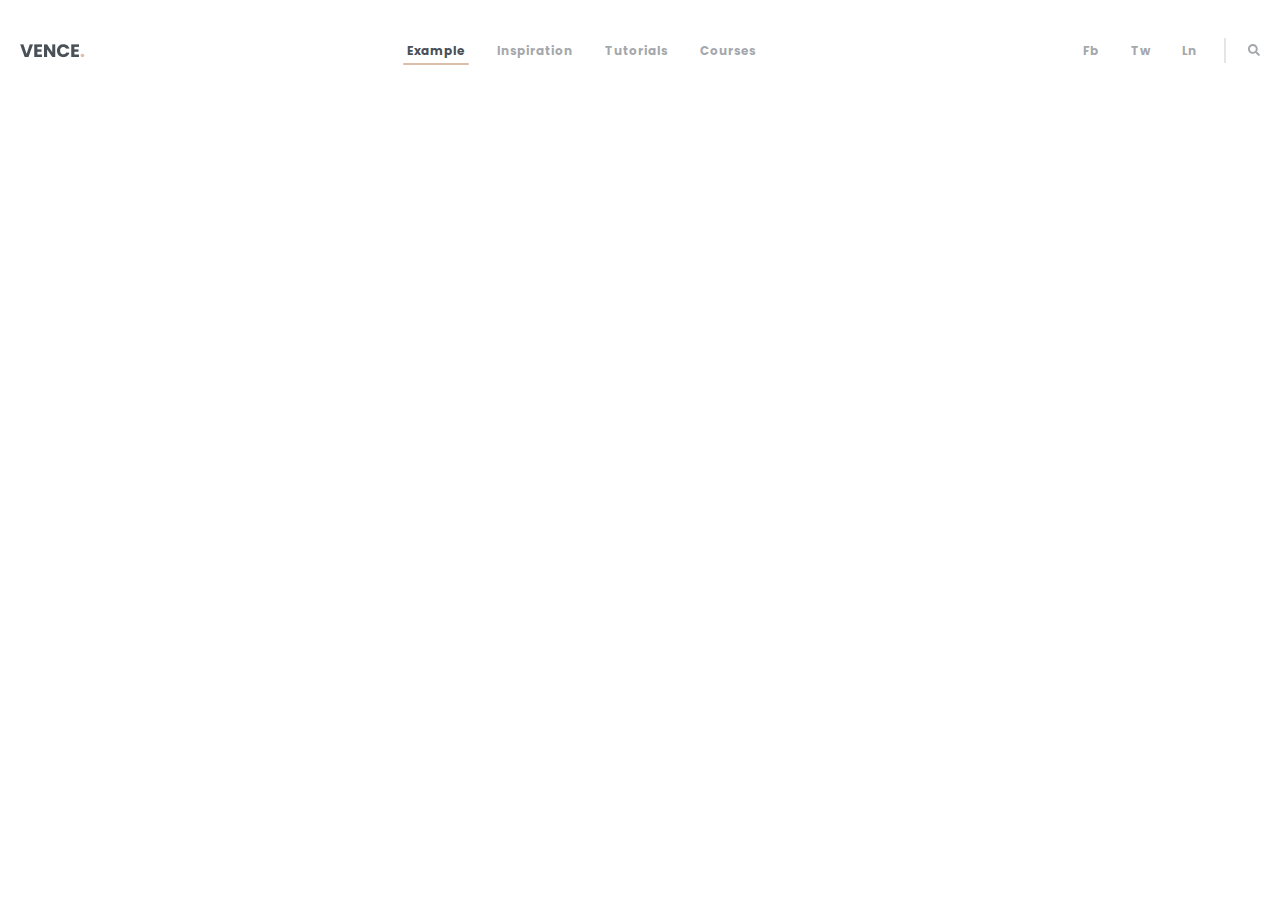
==== pages/main2.html @ c717c40f "added header" ====
<!doctype html>
<html lang="en">
<head>
    <meta charset="UTF-8">
    <meta name="viewport"
          content="width=device-width, user-scalable=no, initial-scale=1.0, maximum-scale=1.0, minimum-scale=1.0">
    <meta http-equiv="X-UA-Compatible" content="ie=edge">
    <title>Example</title>
    <link rel="stylesheet" href="/css/singlepage.css">
</head>
<body>
<header class="header container-lg">
    <a class="header__logo-link" href="../index.html">
        <img class="header__logo" src="../img/VENCE-black.png" alt="vence-logo" />
    </a>
    <nav class="header__navbar">
        <ul class="header__navbar-menu">
            <li class="header__navbar-menu-item">
                <a class="header__navbar-menu-link active" href="#">Example</a>
            </li>
            <li class="header__navbar-menu-item">
                <a class="header__navbar-menu-link" href="#">Inspiration</a>
            </li>
            <li class="header__navbar-menu-item">
                <a class="header__navbar-menu-link" href="#">Tutorials</a>
            </li>
            <li class="header__navbar-menu-item">
                <a class="header__navbar-menu-link" href="#">Courses</a>
            </li>
        </ul>
    </nav>
    <ul class="header__socials">
        <li class="header__socials-item">
            <a href="#">Fb</a>
        </li>
        <li class="header__socials-item">
            <a href="#">Tw</a>
        </li>
        <li class="header__socials-item">
            <a href="#">Ln</a>
        </li>
        <li class="header__socials-item"></li>
        <li class="header__socials-item">
            <svg width="12" height="13" viewBox="0 0 12 13" fill="none" xmlns="http://www.w3.org/2000/svg">
                <path d="M11.8368 10.3765L9.49991 8.03965C9.39444 7.93417 9.25146 7.87558 9.10145 7.87558H8.71939C9.36631 7.04817 9.75071 6.00747 9.75071 4.87536C9.75071 2.18219 7.56852 0 4.87536 0C2.18219 0 0 2.18219 0 4.87536C0 7.56852 2.18219 9.75071 4.87536 9.75071C6.00747 9.75071 7.04817 9.36631 7.87558 8.71939V9.10145C7.87558 9.25146 7.93417 9.39444 8.03965 9.49991L10.3765 11.8368C10.5969 12.0571 10.9531 12.0571 11.1711 11.8368L11.8345 11.1735C12.0548 10.9531 12.0548 10.5969 11.8368 10.3765ZM4.87536 7.87558C3.2182 7.87558 1.87514 6.53485 1.87514 4.87536C1.87514 3.2182 3.21586 1.87514 4.87536 1.87514C6.53251 1.87514 7.87558 3.21586 7.87558 4.87536C7.87558 6.53251 6.53485 7.87558 4.87536 7.87558Z" fill="#495057" fill-opacity="0.5"/>
            </svg>
        </li>
    </ul>
</header>
<main class="main"></main>
<footer class="footer"></footer>
</body>
</html>
---- css/singlepage.css ----
/*----------------------------------GENERAL--------------------------------*/
* {
  padding: 0;
  margin: 0;
  border: 0;
}

*,
*::before,
*::after {
  /*-moz-box-sizing: border-box;
  -webkit-box-sizing: border-box;*/
  box-sizing: border-box;
}

html,
body {
  height: 100%;
  width: 100%;
  -ms-text-size-adjust: 100%;
  -moz-text-size-adjust: 100%;
  -webkit-text-size-adjust: 100%;
}

nav,
footer,
header,
aside,
main,
figure,
figcaption,
details,
article,
section {
  display: block;
  font: inherit;
}

/*--------------------------------OTHER--------------------------------*/
summary {
  display: list-item;
}

template {
  display: none;
}

ul li,
ol li {
  list-style: none;
}

table {
  border-collapse: collapse;
  border-spacing: 0;
}

blockquote,
q {
  quotes: none;
}

blockquote:before,
blockquote:after,
q:before,
q:after {
  content: "";
  /*content: none;*/
}

hr {
  box-sizing: content-box;
  height: 0;
  overflow: visible;
}

pre {
  font-family: monospace, monospace;
  font-size: 1em;
}

a,
a:visited {
  text-decoration: none;
  background-color: transparent;
}

a {
  color: inherit;
}

abbr[title] {
  border-bottom: none;
  text-decoration: underline;
  /*text-decoration: underline dotted;*/
}

b,
strong {
  font-weight: bolder;
}

code,
kbd,
samp {
  font-family: monospace, monospace;
  font-size: 1em;
}

small {
  font-size: 80%;
}

sub,
sup {
  font-size: 75%;
  line-height: 0;
  position: relative;
  vertical-align: baseline;
}

sub {
  bottom: -0.25em;
}

sup {
  top: -0.5em;
}

img {
  display: block;
  border-style: none;
  max-width: 100%;
  height: auto;
}

progress {
  vertical-align: baseline;
}

[hidden] {
  display: none;
}

/*---------------------------FORM--------------------------------*/
fieldset {
  padding: 0.35em 0.75em 0.625em;
}

legend {
  box-sizing: border-box;
  color: inherit;
  display: table;
  max-width: 100%;
  padding: 0;
  white-space: normal;
}

input,
button,
textarea,
optgroup,
select {
  font-family: inherit;
  font-size: 100%;
  line-height: 1.15;
  margin: 0;
}

button,
input {
  overflow: visible;
}

input::-ms-clear {
  display: none;
}

textarea {
  overflow: auto;
}

button,
select {
  text-transform: none;
}

button {
  background-color: transparent;
  cursor: pointer;
}

button,
[type=button],
[type=reset],
[type=submit] {
  -webkit-appearance: button;
}

button::-moz-focus-inner,
[type=button]::-moz-focus-inner,
[type=reset]::-moz-focus-inner,
[type=submit]::-moz-focus-inner {
  border-style: none;
  padding: 0;
}

button:-moz-focusring,
[type=button]:-moz-focusring,
[type=reset]:-moz-focusring,
[type=submit]:-moz-focusring {
  outline: 1px dotted ButtonText;
}

::-webkit-file-upload-button {
  -webkit-appearance: button;
  font: inherit;
}

[type=checkbox],
[type=radio] {
  box-sizing: border-box;
  padding: 0;
}

[type=number]::-webkit-inner-spin-button,
[type=number]::-webkit-outer-spin-button {
  height: auto;
}

[type=search] {
  -webkit-appearance: textfield;
  outline-offset: -2px;
}

[type=search]::-webkit-search-decoration {
  -webkit-appearance: none;
}

@font-face {
  font-family: "Poppins";
  src: url("../fonts/Poppins-Light.woff2"), url("../fonts/Poppins-Light.woff"), url("../fonts/Poppins-Light.ttf");
  font-weight: 300;
}
@font-face {
  font-family: "Poppins";
  src: url("../fonts/Poppins-Medium.woff2"), url("../fonts/Poppins-Medium.woff"), url("../fonts/Poppins-Medium.ttf");
  font-weight: 500;
}
@font-face {
  font-family: "Poppins";
  src: url("../fonts/Poppins-Bold.woff2"), url("../fonts/Poppins-Bold.woff"), url("../fonts/Poppins-Bold.ttf");
  font-weight: 700;
}
body {
  line-height: 1.7;
  font-size: 14px;
  font-family: "Poppins", "Arial", sans-serif;
  font-weight: 300;
  min-height: 100%;
  display: flex;
  flex-direction: column;
}

.main {
  flex: 1 1 auto;
}

.container-lg {
  padding-left: calc(50vw - 620px);
  padding-right: calc(50vw - 620px);
}
@media screen and (max-width: 1240px) {
  .container-lg {
    padding-left: calc(50vw - 550px);
    padding-right: calc(50vw - 550px);
  }
}
@media screen and (max-width: 1160px) {
  .container-lg {
    padding-left: calc(50vw - 480px);
    padding-right: calc(50vw - 480px);
  }
}
@media screen and (max-width: 960px) {
  .container-lg {
    padding-left: calc(50vw - 380px);
    padding-right: calc(50vw - 380px);
  }
}
@media screen and (max-width: 768px) {
  .container-lg {
    padding-left: calc(50vw - 314px);
    padding-right: calc(50vw - 314px);
  }
}
@media screen and (max-width: 640px) {
  .container-lg {
    padding-left: calc(50vw - 250px);
    padding-right: calc(50vw - 250px);
  }
}
@media screen and (max-width: 520px) {
  .container-lg {
    padding-left: calc(50vw - 180px);
    padding-right: calc(50vw - 180px);
  }
}

.container-md {
  padding-left: calc(50vw - 408px);
  padding-right: calc(50vw - 408px);
}

:root {
  --mainBlackColour: #212529;
  --mainWhiteColour: #F8F9FA;
  --spanColour: #E5E5E5;
  --paragraphColour: #6C757D;
  --articleColour: rgba(73, 80, 87, 0.5);
  --accentArticleColour: #495057;
  --bgGreyColor: rgba(94, 94, 94, 0.05);
  --linkColor: rgba(248, 249, 250, 0.5);
  --borderColour: #C4C4C4;
  --accentColour: #DDBEA9;
  --btnBgColour: rgba(33, 37, 41, 0.3);
  --btnBorderRadius: 3px;
  --pictureBorderRadius: 5px;
  --contentPadding: 80px;
  --sectionPadding: 100px;
}

body {
  line-height: 1.7;
  font-size: 14px;
  font-family: "Poppins", "Arial", sans-serif;
  font-weight: 300;
  min-height: 100%;
  display: flex;
  flex-direction: column;
}

.main {
  flex: 1 1 auto;
}

.container-lg {
  padding-left: calc(50vw - 620px);
  padding-right: calc(50vw - 620px);
}
@media screen and (max-width: 1240px) {
  .container-lg {
    padding-left: calc(50vw - 550px);
    padding-right: calc(50vw - 550px);
  }
}
@media screen and (max-width: 1160px) {
  .container-lg {
    padding-left: calc(50vw - 480px);
    padding-right: calc(50vw - 480px);
  }
}
@media screen and (max-width: 960px) {
  .container-lg {
    padding-left: calc(50vw - 380px);
    padding-right: calc(50vw - 380px);
  }
}
@media screen and (max-width: 768px) {
  .container-lg {
    padding-left: calc(50vw - 314px);
    padding-right: calc(50vw - 314px);
  }
}
@media screen and (max-width: 640px) {
  .container-lg {
    padding-left: calc(50vw - 250px);
    padding-right: calc(50vw - 250px);
  }
}
@media screen and (max-width: 520px) {
  .container-lg {
    padding-left: calc(50vw - 180px);
    padding-right: calc(50vw - 180px);
  }
}

.container-md {
  padding-left: calc(50vw - 408px);
  padding-right: calc(50vw - 408px);
}

.header {
  padding-top: 36px;
  padding-bottom: 36px;
  display: flex;
  justify-content: space-between;
  align-items: center;
  position: absolute;
  width: 100%;
  top: 0;
  left: 0;
  z-index: 5;
}

.header__navbar-menu, .header__socials {
  display: flex;
  gap: 22px;
  align-items: center;
  justify-content: center;
}
.header__navbar-menu-item a, .header__socials-item a {
  display: block;
  color: var(--articleColour);
  font-size: 12px;
  line-height: 2.1;
  font-weight: 700;
  padding: 0 4px;
  border: 1px solid transparent;
}
.header__navbar-menu-item a:hover, .header__socials-item a:hover {
  border: 1px solid var(--articleColour);
  border-radius: var(--btnBorderRadius);
}
.header__navbar-menu-item a:active, .header__socials-item a:active {
  position: relative;
}
.header__navbar-menu-item a:active:before, .header__socials-item a:active:before {
  content: "";
  position: absolute;
  top: 100%;
  left: 50%;
  transform: translateX(-50%);
  width: 100%;
  height: 2px;
  background-color: var(--accentColour);
  border-radius: var(--btnBorderRadius);
}
.header__navbar-menu-item .active {
  color: var(--accentArticleColour);
  position: relative;
}
.header__navbar-menu-item .active:before {
  content: "";
  position: absolute;
  top: 100%;
  left: 50%;
  transform: translateX(-50%);
  width: 100%;
  height: 2px;
  background-color: var(--accentColour);
  border-radius: var(--btnBorderRadius);
}
.header__socials-item:nth-child(4) {
  height: 25px;
  border: 1px solid var(--spanColour);
}
.header__socials-item:last-child svg {
  margin-top: 70%;
}

/*# sourceMappingURL=singlepage.css.map */
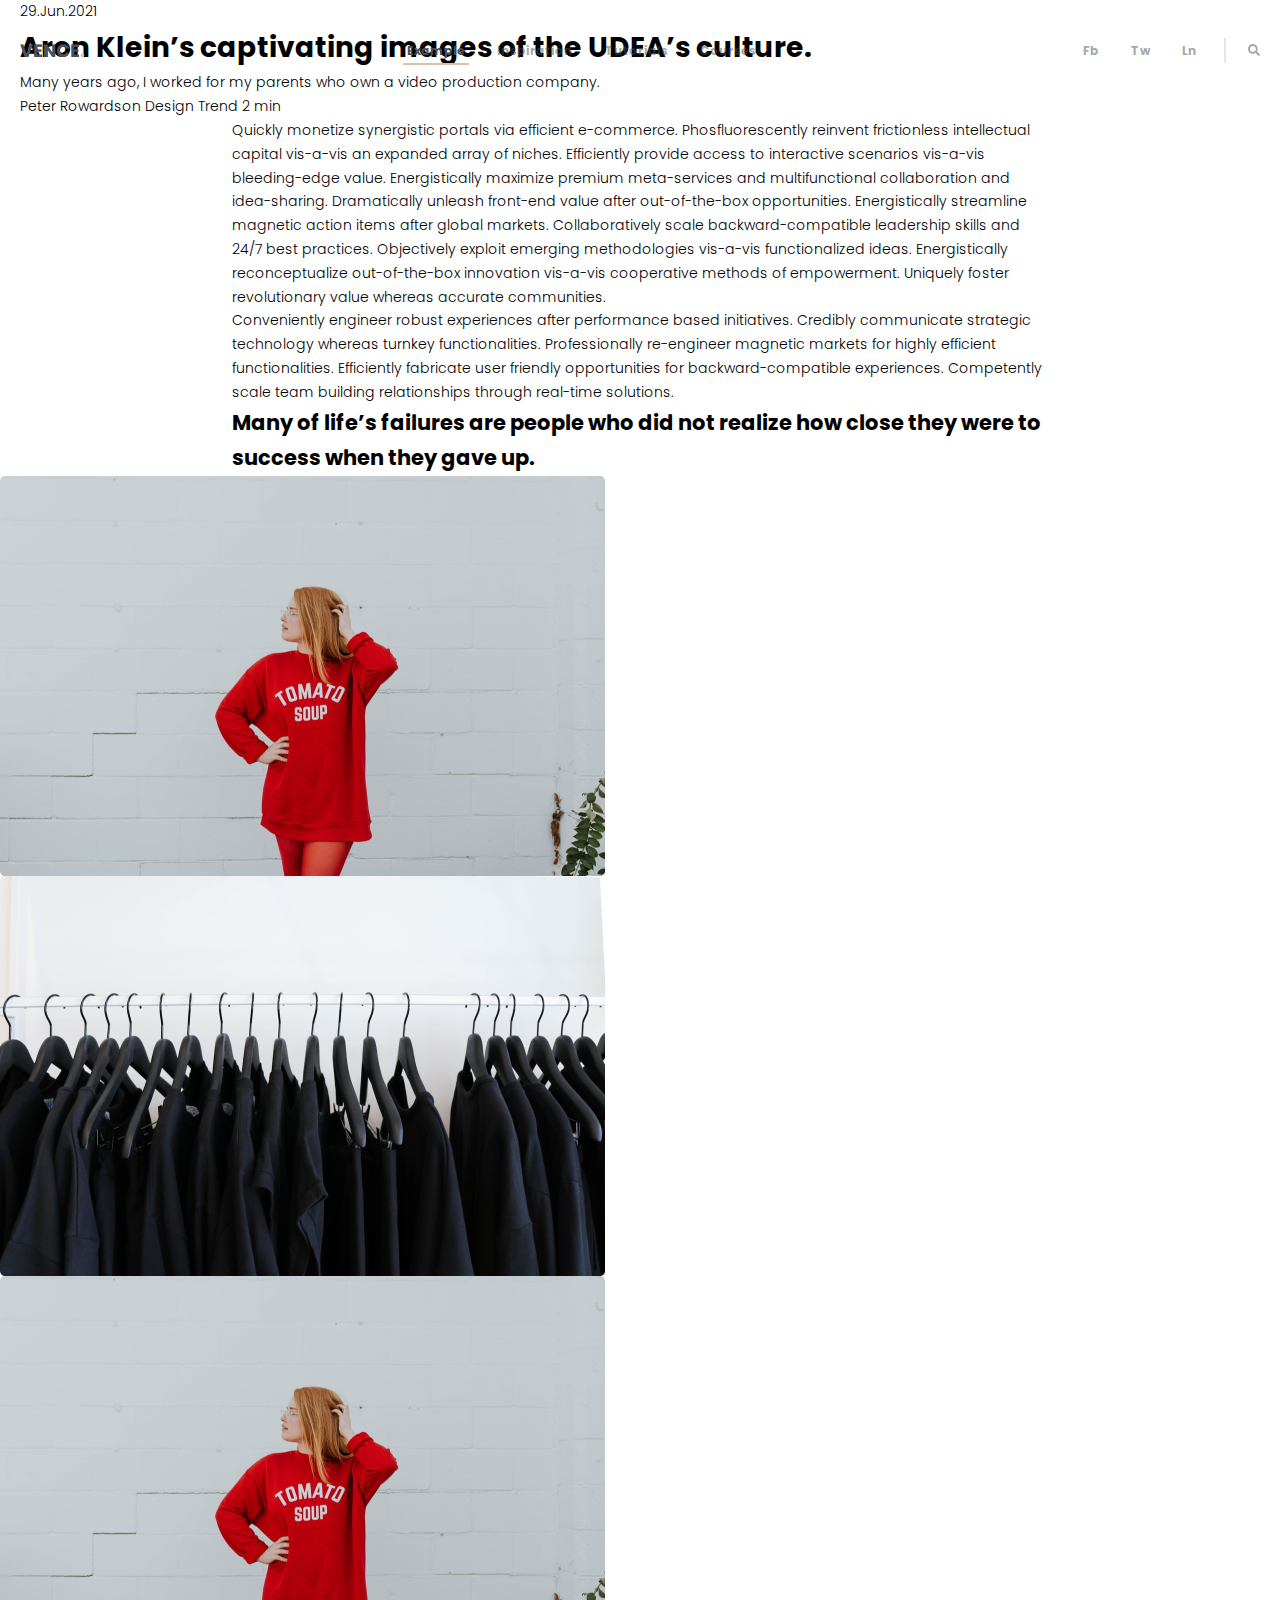
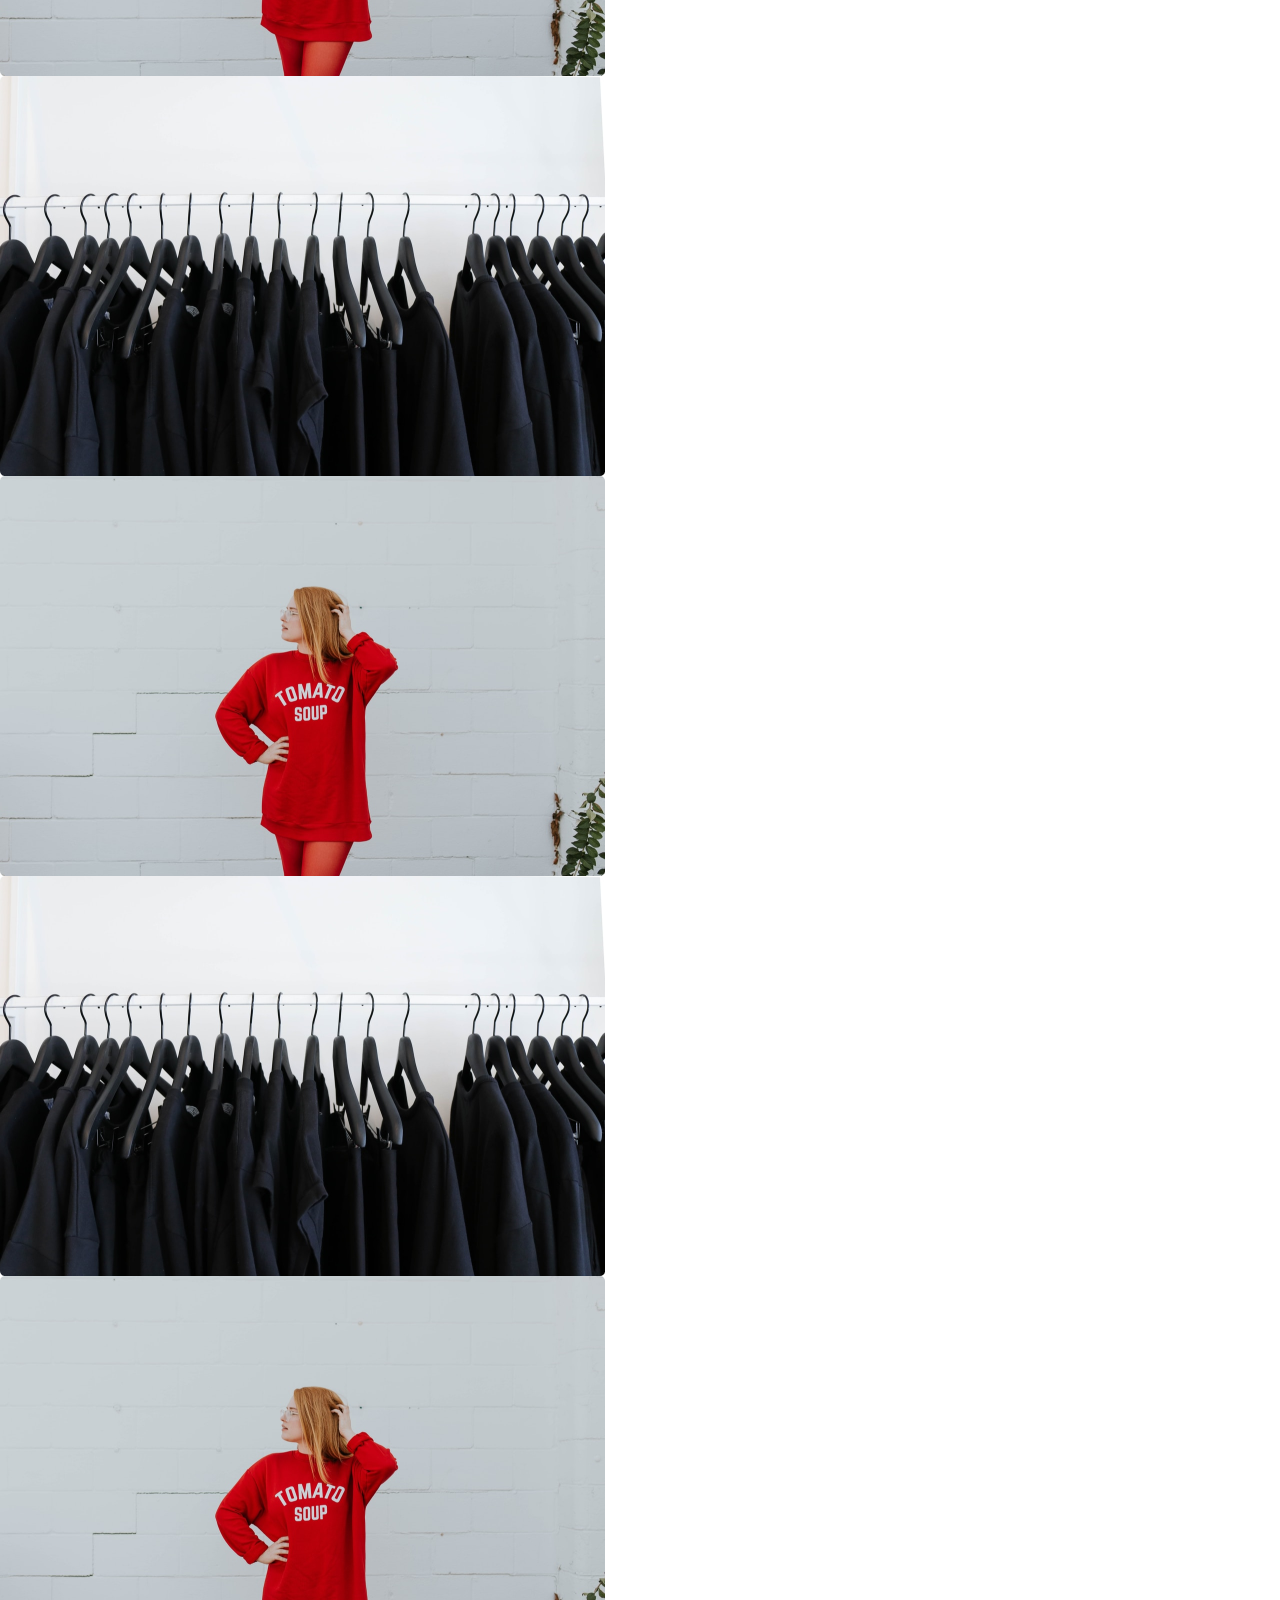
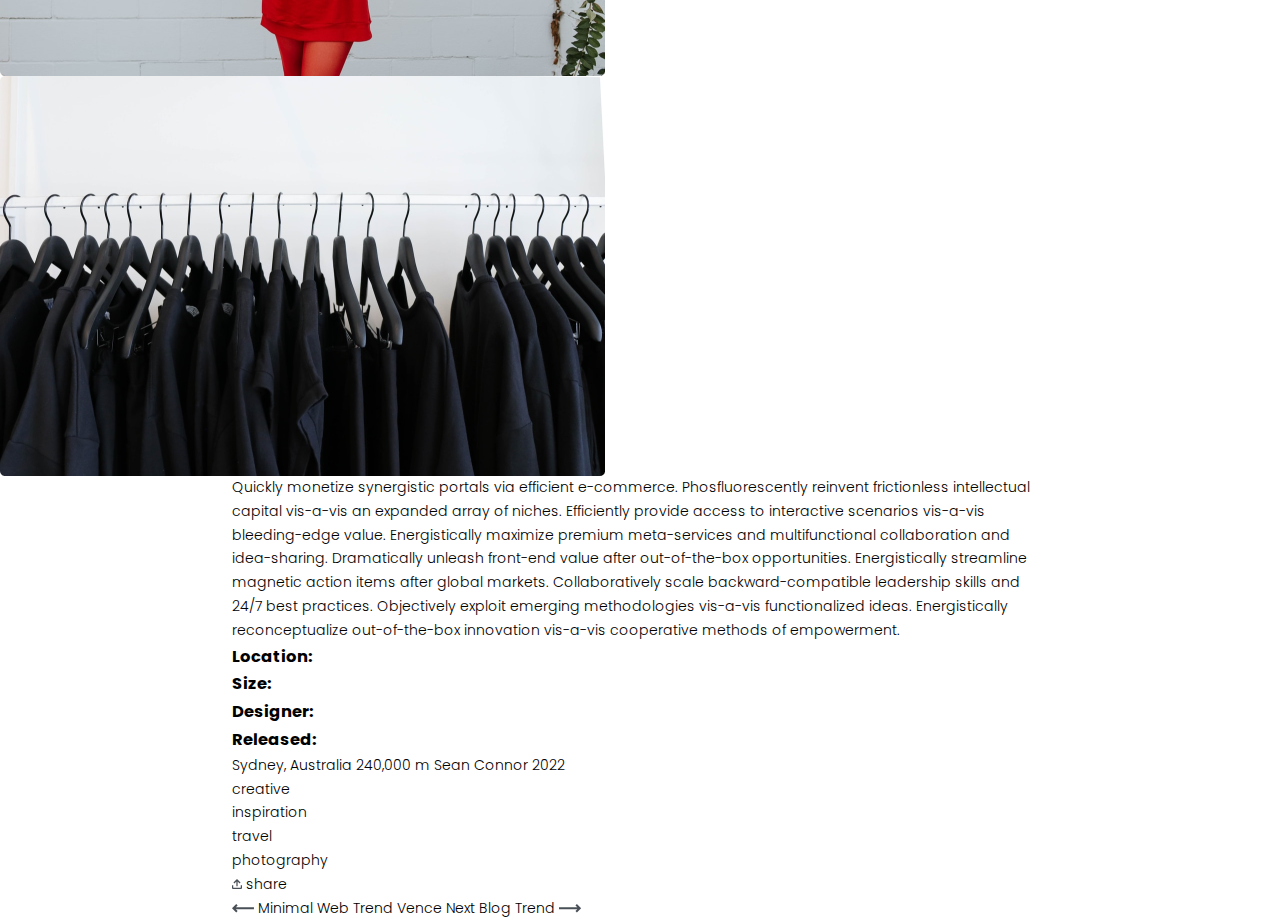
==== commit a9634d8c: "added some sections" ====
--- a/pages/main2.html
+++ b/pages/main2.html
@@ -6,7 +6,7 @@
           content="width=device-width, user-scalable=no, initial-scale=1.0, maximum-scale=1.0, minimum-scale=1.0">
     <meta http-equiv="X-UA-Compatible" content="ie=edge">
     <title>Example</title>
-    <link rel="stylesheet" href="/css/singlepage.css">
+    <link rel="stylesheet" href="../css/singlepage.css">
 </head>
 <body>
 <header class="header container-lg">
@@ -47,7 +47,200 @@
         </li>
     </ul>
 </header>
-<main class="main"></main>
+<main class="main">
+    <section class="hero">
+        <article class="hero__article">
+            <div class="container-lg">
+                <div class="hero__article-content">
+                    <span>29.Jun.2021</span>
+                    <h1 class="hero__article-content-title">
+                        Aron Klein’s captivating images of the UDEA’s culture.
+                    </h1>
+                    <p class="hero__article-content-desc">
+                        Many years ago, I worked for my parents who own a video
+                        production company.
+                    </p>
+                </div>
+                <div class="hero__article-info">
+                    <span>Peter Rowardson</span>
+                    <span>Design Trend</span>
+                    <span>2 min</span>
+                </div>
+            </div>
+            <div class="hero__article-bg"></div>
+            <div class="container-md">
+                <p class="hero__article-desc">
+                    Quickly monetize synergistic portals via efficient e-commerce.
+                    Phosfluorescently reinvent frictionless intellectual capital
+                    vis-a-vis an expanded array of niches. Efficiently provide access
+                    to interactive scenarios vis-a-vis bleeding-edge value.
+                    Energistically maximize premium meta-services and multifunctional
+                    collaboration and idea-sharing. Dramatically unleash front-end
+                    value after out-of-the-box opportunities. Energistically
+                    streamline magnetic action items after global markets.
+                    Collaboratively scale backward-compatible leadership skills and
+                    24/7 best practices. Objectively exploit emerging methodologies
+                    vis-a-vis functionalized ideas. Energistically reconceptualize
+                    out-of-the-box innovation vis-a-vis cooperative methods of
+                    empowerment. Uniquely foster revolutionary value whereas accurate
+                    communities.
+                </p>
+                <p class="hero__article-desc">
+                    Conveniently engineer robust experiences after performance based
+                    initiatives. Credibly communicate strategic technology whereas
+                    turnkey functionalities. Professionally re-engineer magnetic
+                    markets for highly efficient functionalities. Efficiently
+                    fabricate user friendly opportunities for backward-compatible
+                    experiences. Competently scale team building relationships through
+                    real-time solutions.
+                </p>
+                <h2 class="hero__article-title">
+                    Many of life’s failures are people who did not realize how close
+                    they were to success when they gave up.
+                </h2>
+            </div>
+            <div class="hero__article-slider owl-carousel">
+                <div>
+                    <a href="#">
+                        <img src="../img/sweetshirt.png" alt="sweetshirt" />
+                    </a>
+                </div>
+                <div>
+                    <a href="#">
+                        <img src="../img/jackets.png" alt="jackets" />
+                    </a>
+                </div>
+                <div>
+                    <a href="#">
+                        <img src="../img/sweetshirt.png" alt="sweetshirt" />
+                    </a>
+                </div>
+                <div>
+                    <a href="#">
+                        <img src="../img/jackets.png" alt="jackets" />
+                    </a>
+                </div>
+                <div>
+                    <a href="#">
+                        <img src="../img/sweetshirt.png" alt="sweetshirt" />
+                    </a>
+                </div>
+                <div>
+                    <a href="#">
+                        <img src="../img/jackets.png" alt="jackets" />
+                    </a>
+                </div>
+                <div>
+                    <a href="#">
+                        <img src="../img/sweetshirt.png" alt="sweetshirt" />
+                    </a>
+                </div>
+                <div>
+                    <a href="#">
+                        <img src="../img/jackets.png" alt="jackets" />
+                    </a>
+                </div>
+            </div>
+            <div class="container-md">
+                <p class="hero__article-desc">
+                    Quickly monetize synergistic portals via efficient e-commerce.
+                    Phosfluorescently reinvent frictionless intellectual capital
+                    vis-a-vis an expanded array of niches. Efficiently provide access
+                    to interactive scenarios vis-a-vis bleeding-edge value.
+                    Energistically maximize premium meta-services and multifunctional
+                    collaboration and idea-sharing. Dramatically unleash front-end
+                    value after out-of-the-box opportunities. Energistically
+                    streamline magnetic action items after global markets.
+                    Collaboratively scale backward-compatible leadership skills and
+                    24/7 best practices. Objectively exploit emerging methodologies
+                    vis-a-vis functionalized ideas. Energistically reconceptualize
+                    out-of-the-box innovation vis-a-vis cooperative methods of
+                    empowerment.
+                </p>
+                <div class="hero__article-data">
+                    <h3 class="hero__article-data-title">Location:</h3>
+                    <h3 class="hero__article-data-title">Size:</h3>
+                    <h3 class="hero__article-data-title">Designer:</h3>
+                    <h3 class="hero__article-data-title">Released:</h3>
+                    <span class="hero__article-data-info">Sydney, Australia</span>
+                    <span class="hero__article-data-info">240,000 m</span>
+                    <span class="hero__article-data-info">Sean Connor</span>
+                    <span class="hero__article-data-info">2022</span>
+                </div>
+                <div class="pages__nav">
+                    <ul class="pages__nav-list">
+                        <li class="pages__nav-list-item">
+                            <a class="pages__nav-list-link" href="#">creative</a>
+                        </li>
+                        <li class="pages__nav-list-item">
+                            <a class="pages__nav-list-link" href="#">inspiration</a>
+                        </li>
+                        <li class="pages__nav-list-item">
+                            <a class="pages__nav-list-link" href="#">travel</a>
+                        </li>
+                        <li class="pages__nav-list-item">
+                            <a class="pages__nav-list-link" href="#">photography</a>
+                        </li>
+                    </ul>
+                    <div class="pages__nav-share">
+                        <a href="#">
+                            <svg
+                                    width="10"
+                                    height="10"
+                                    viewBox="0 0 10 10"
+                                    fill="none"
+                                    xmlns="http://www.w3.org/2000/svg"
+                            >
+                                <path
+                                        d="M4.375 6.8663C4.375 7.21148 4.65482 7.4913 5 7.4913C5.34518 7.4913 5.625 7.21148 5.625 6.8663V2.3927L7.65172 4.41942L8.53561 3.53553L5.00007 0L1.46454 3.53553L2.34842 4.41942L4.375 2.39284V6.8663Z"
+                                        fill="#495057"
+                                />
+                                <path
+                                        d="M0 6.25H1.25V8.75H8.75V6.25H10V8.75C10 9.44035 9.44036 10 8.75 10H1.25C0.559644 10 0 9.44035 0 8.75V6.25Z"
+                                        fill="#495057"
+                                />
+                            </svg>
+                            share
+                        </a>
+                    </div>
+                </div>
+            </div>
+            <div class="hero__article-pages container-md">
+                <a href="#">
+                    <svg
+                            width="22"
+                            height="9"
+                            viewBox="0 0 22 9"
+                            fill="none"
+                            xmlns="http://www.w3.org/2000/svg"
+                    >
+                        <path
+                                d="M0 4.23547L4.23544 8.48525L5.65204 7.07343L3.83069 5.24592L21.9461 5.24381L21.9459 3.24381L3.82612 3.24592L5.66162 1.4166L4.2498 0L0 4.23547Z"
+                                fill="#495057"
+                        />
+                    </svg>
+                    Minimal Web Trend
+                </a>
+
+                <a href="#">
+                    Vence Next Blog Trend
+                    <svg
+                            width="23"
+                            height="9"
+                            viewBox="0 0 23 9"
+                            fill="none"
+                            xmlns="http://www.w3.org/2000/svg"
+                    >
+                        <path
+                                d="M22.1355 4.23547L17.8857 0L16.4739 1.4166L18.3093 3.24581L0.00021841 3.24381L0 5.24381L18.3047 5.24581L16.4832 7.07343L17.8998 8.48525L22.1355 4.23547Z"
+                                fill="#495057"
+                        />
+                    </svg>
+                </a>
+            </div>
+        </article>
+    </section>
+</main>
 <footer class="footer"></footer>
 </body>
 </html>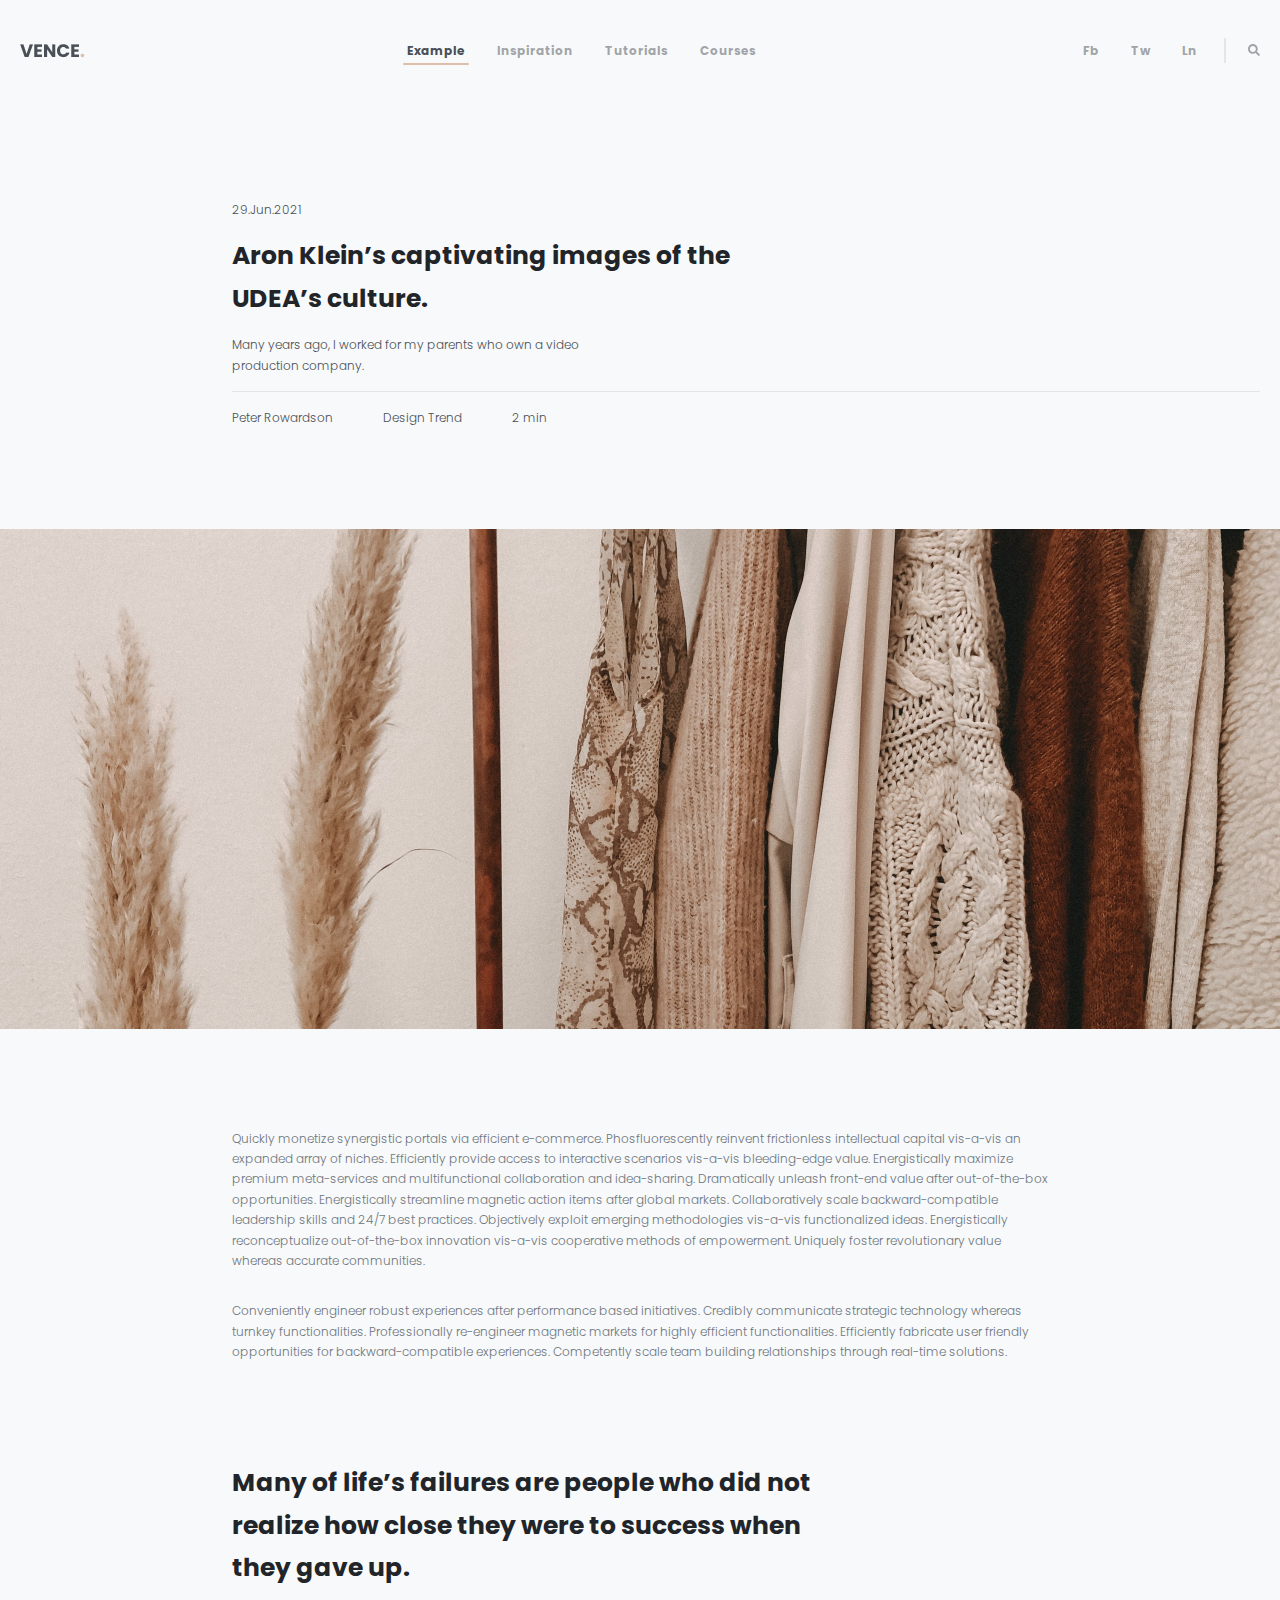
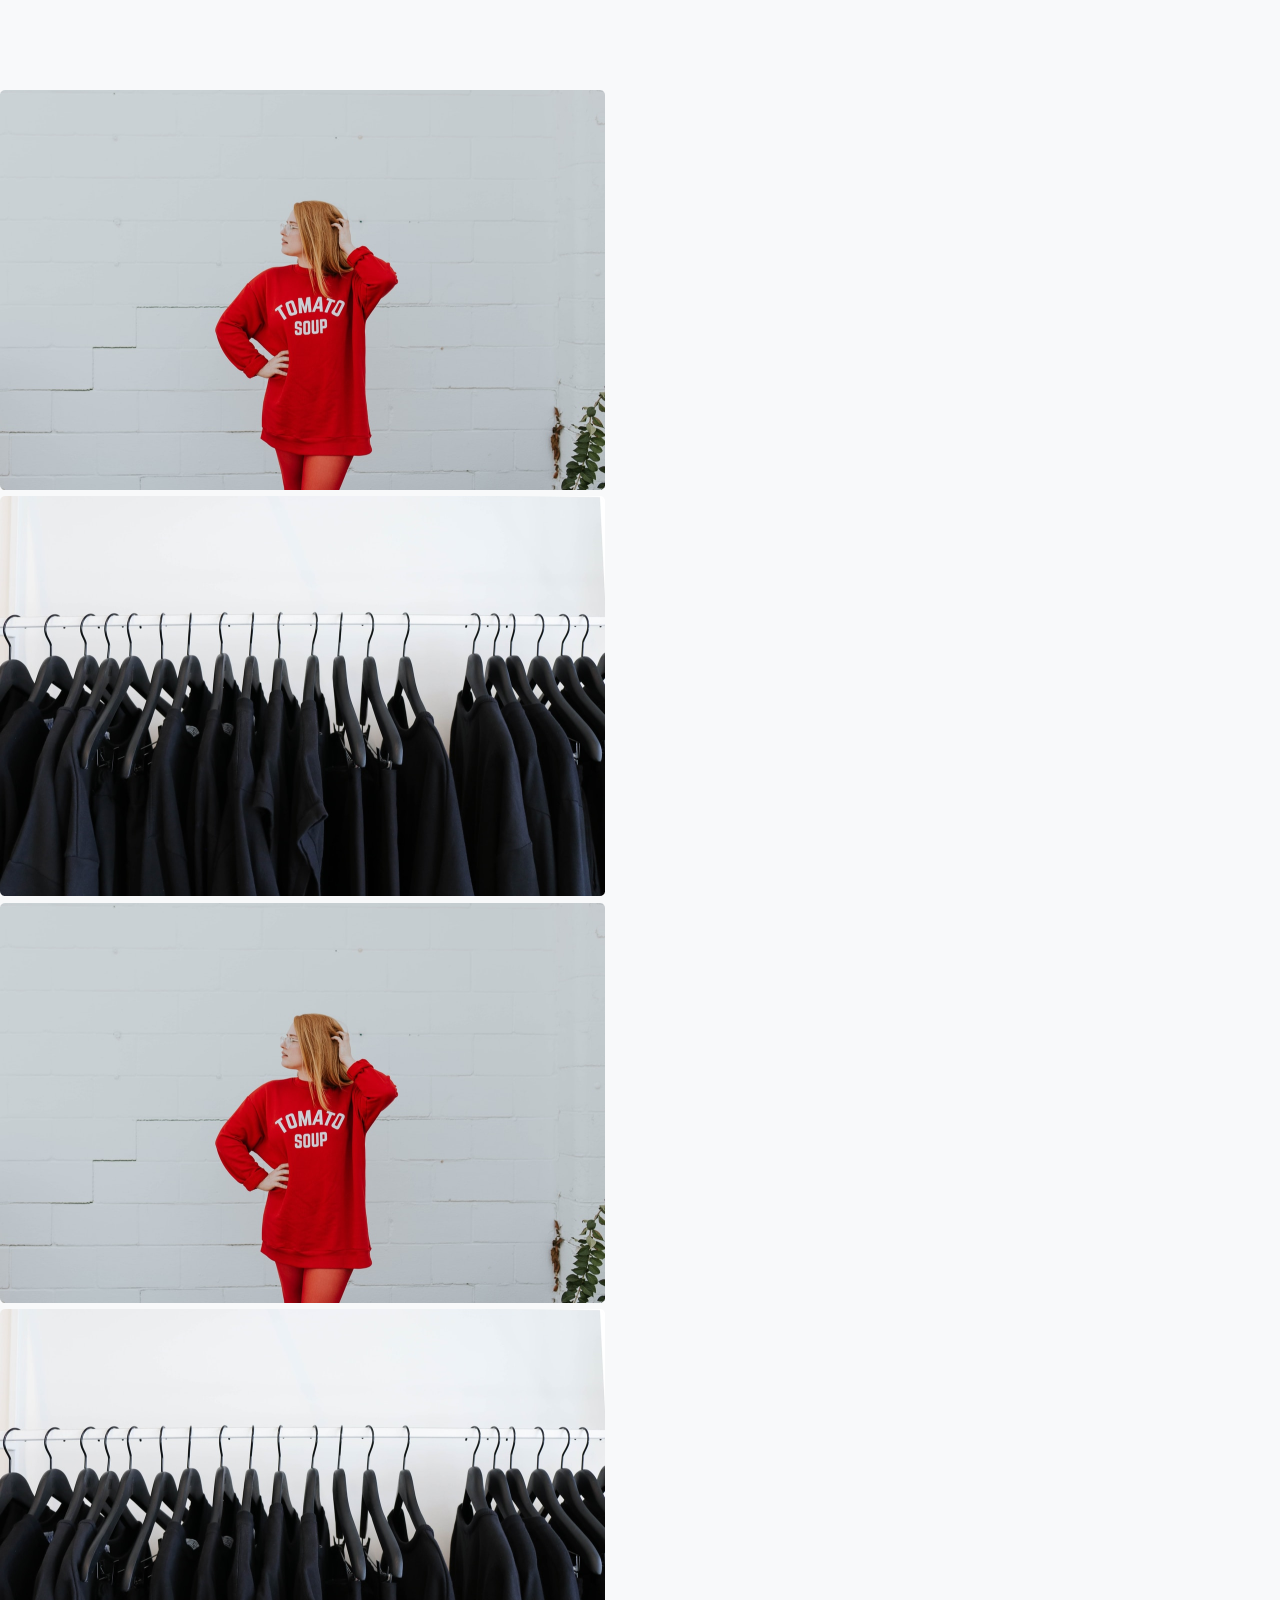
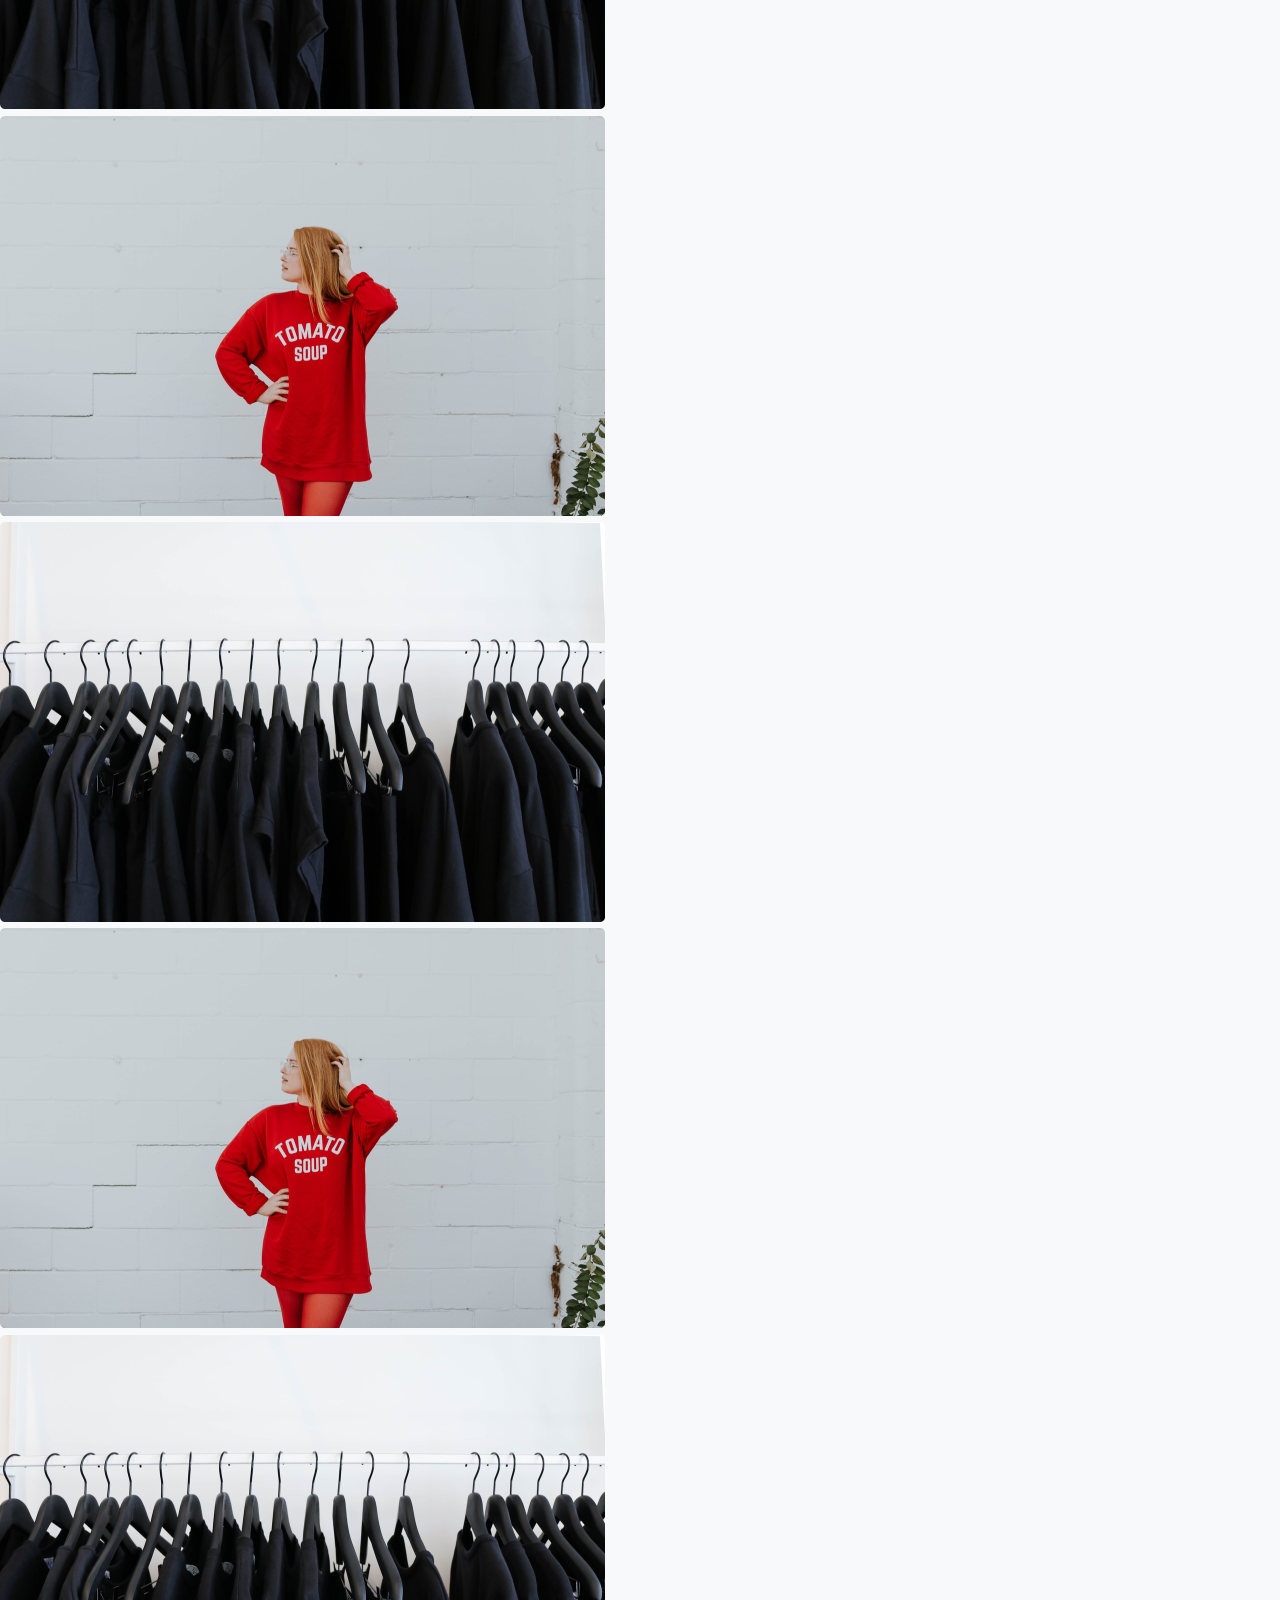
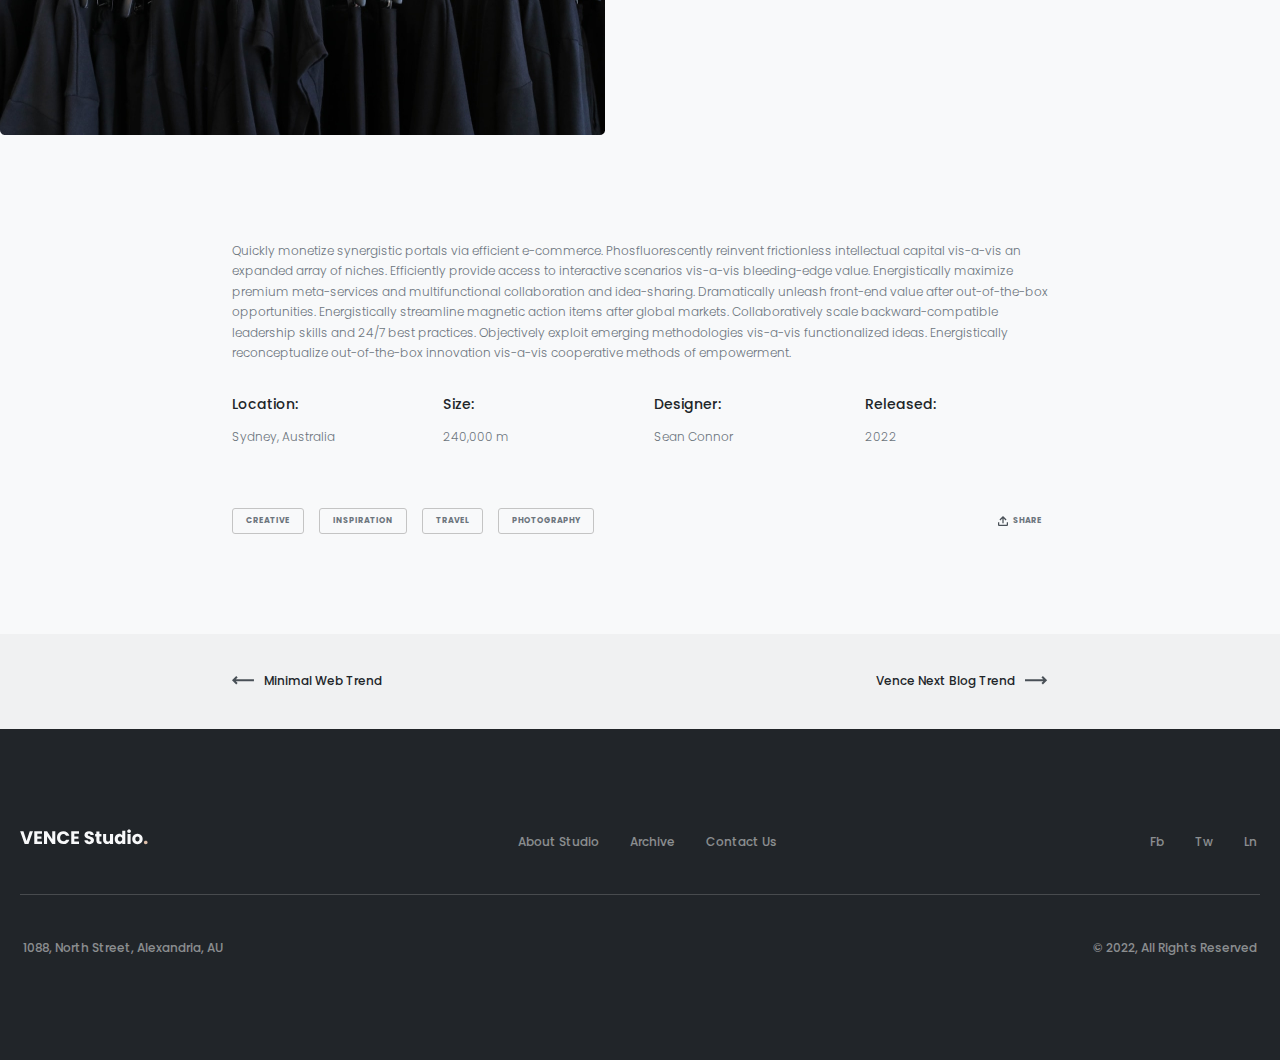
==== commit 35ba502b: "added footer" ====
--- a/pages/main2.html
+++ b/pages/main2.html
@@ -241,6 +241,49 @@
         </article>
     </section>
 </main>
-<footer class="footer"></footer>
+<footer class="footer container-lg">
+    <div class="footer__content">
+        <a href="#" class="footer-content-link">
+            <img
+                    class="footer__content-logo"
+                    src="../img/VENCE%20Studio..svg"
+                    alt="vence-logo"
+            />
+        </a>
+
+        <ul class="footer__content-menu">
+            <li class="footer__content-menu-item">
+                <a href="#"> About Studio </a>
+            </li>
+            <li class="footer__content-menu-item">
+                <a href="#"> Archive </a>
+            </li>
+            <li class="footer__content-menu-item">
+                <a href="#"> Contact Us </a>
+            </li>
+        </ul>
+
+        <ul class="footer__content-social">
+            <li class="footer__content-social-item">
+                <a href="#">Fb</a>
+            </li>
+            <li class="footer__content-social-item">
+                <a href="#">Tw</a>
+            </li>
+            <li class="footer__content-social-item">
+                <a href="#">Ln</a>
+            </li>
+        </ul>
+    </div>
+    <ul class="footer__content-rights">
+        <li class="footer__content-rights-item">
+            <a href="#">1088, North Street, Alexandria, AU </a>
+        </li>
+        <li class="footer__content-rights-item">
+            <a href="#">© 2022, All Rights Reserved</a>
+        </li>
+    </ul>
+</footer>
+
 </body>
 </html>--- a/css/singlepage.css
+++ b/css/singlepage.css
@@ -306,10 +306,46 @@
     padding-right: calc(50vw - 180px);
   }
 }
+@media screen and (max-width: 450px) {
+  .container-lg {
+    padding-left: calc(50vw - 150px);
+    padding-right: calc(50vw - 150px);
+  }
+}
+@media screen and (max-width: 370px) {
+  .container-lg {
+    padding-left: calc(50vw - 135px);
+    padding-right: calc(50vw - 135px);
+  }
+}
 
 .container-md {
   padding-left: calc(50vw - 408px);
   padding-right: calc(50vw - 408px);
+}
+@media screen and (max-width: 1160px) {
+  .container-md {
+    padding-left: calc(50vw - 430px);
+    padding-right: calc(50vw - 430px);
+  }
+}
+@media screen and (max-width: 960px) {
+  .container-md {
+    padding-left: calc(50vw - 330px);
+    padding-right: calc(50vw - 330px);
+  }
+}
+@media screen and (max-width: 768px) {
+  .container-md {
+    padding-left: calc(50vw - 234px);
+    padding-right: calc(50vw - 234px);
+  }
+}
+@media screen and (max-width: 640px) {
+  .container-md {
+    padding-left: calc(50vw - 170px);
+    padding-right: calc(50vw - 170px);
+  }
 }
 
 :root {
@@ -384,10 +420,46 @@
     padding-right: calc(50vw - 180px);
   }
 }
+@media screen and (max-width: 450px) {
+  .container-lg {
+    padding-left: calc(50vw - 150px);
+    padding-right: calc(50vw - 150px);
+  }
+}
+@media screen and (max-width: 370px) {
+  .container-lg {
+    padding-left: calc(50vw - 135px);
+    padding-right: calc(50vw - 135px);
+  }
+}
 
 .container-md {
   padding-left: calc(50vw - 408px);
   padding-right: calc(50vw - 408px);
+}
+@media screen and (max-width: 1160px) {
+  .container-md {
+    padding-left: calc(50vw - 430px);
+    padding-right: calc(50vw - 430px);
+  }
+}
+@media screen and (max-width: 960px) {
+  .container-md {
+    padding-left: calc(50vw - 330px);
+    padding-right: calc(50vw - 330px);
+  }
+}
+@media screen and (max-width: 768px) {
+  .container-md {
+    padding-left: calc(50vw - 234px);
+    padding-right: calc(50vw - 234px);
+  }
+}
+@media screen and (max-width: 640px) {
+  .container-md {
+    padding-left: calc(50vw - 170px);
+    padding-right: calc(50vw - 170px);
+  }
 }
 
 .header {
@@ -459,4 +531,260 @@
   margin-top: 70%;
 }
 
+.hero {
+  position: relative;
+  padding-top: 200px;
+  background-color: var(--mainWhiteColour);
+  font-size: 12px;
+  color: var(--accentArticleColour);
+}
+.hero__article-bg {
+  background: url("../../../img/clothes.png"), var(--mainBlackColour) center/cover no-repeat;
+  width: 100%;
+  padding-top: 250px;
+  padding-bottom: 250px;
+}
+.hero__article-content {
+  border-bottom: 1px solid var(--spanColour);
+  margin-left: 212px;
+  margin-bottom: 16px;
+}
+.hero__article-content span, .hero__article-content-desc {
+  display: block;
+  padding-bottom: 15px;
+}
+.hero__article-content-title {
+  font-size: 25px;
+  color: var(--mainBlackColour);
+  font-weight: 700;
+  max-width: 500px;
+  width: 100%;
+  margin-bottom: 15px;
+}
+.hero__article-content-desc {
+  max-width: 393px;
+  width: 100%;
+}
+.hero__article-info {
+  display: flex;
+  gap: 50px;
+  align-items: center;
+  padding-bottom: var(--sectionPadding);
+  margin-left: 212px;
+}
+.hero__article-desc {
+  color: var(--paragraphColour);
+}
+.hero__article-desc:first-child {
+  padding-top: var(--sectionPadding);
+  margin-bottom: 30px;
+}
+.hero__article-desc:last-child {
+  padding-bottom: var(--sectionPadding);
+}
+.hero__article-title {
+  max-width: 605px;
+  width: 100%;
+  padding-top: var(--sectionPadding);
+  padding-bottom: var(--sectionPadding);
+  font-size: 25px;
+  color: var(--mainBlackColour);
+  font-weight: 700;
+}
+.hero__article-data {
+  display: grid;
+  grid-template-columns: repeat(4, 181px);
+  grid-template-rows: auto auto;
+  gap: 10px 30px;
+  align-items: center;
+  padding-bottom: 20px;
+}
+.hero__article-data-title {
+  font-weight: 500;
+  color: var(--mainBlackColour);
+}
+.hero__article-data-info {
+  color: var(--paragraphColour);
+}
+.hero__article-pages {
+  display: flex;
+  align-items: center;
+  justify-content: space-between;
+  padding-bottom: 38px;
+  padding-top: 37px;
+  background: var(--bgGreyColor);
+}
+.hero__article-pages a {
+  display: flex;
+  align-items: center;
+  gap: 10px;
+  color: var(--mainBlackColour);
+  font-weight: 500;
+}
+.hero__article-pages a:hover {
+  color: var(--accentColour);
+  opacity: 0.7;
+}
+.hero__article-pages a:hover svg path {
+  fill: var(--accentColour);
+  opacity: 0.7;
+}
+.hero__article-pages a:active {
+  opacity: 1;
+}
+.hero__article-pages a:active svg path {
+  opacity: 1;
+}
+.hero__article-slider .owl-dots {
+  display: flex;
+  gap: 10px;
+  justify-content: center;
+  margin-top: 20px;
+}
+.hero__article-slider .owl-dots .owl-dot span {
+  display: inline-block;
+  width: 6px;
+  height: 6px;
+  border-radius: 50%;
+  border: 1px solid var(--borderColour);
+  background-color: transparent;
+}
+.hero__article-slider .owl-dots .owl-dot.active span {
+  display: inline-block;
+  width: 6px;
+  height: 6px;
+  border-radius: 50%;
+  background-color: var(--mainBlackColour);
+}
+.hero__article-slider .owl-stage {
+  display: flex;
+  align-items: center;
+}
+.hero__article-slider .owl-item {
+  text-align: center;
+}
+.hero__article-slider a {
+  max-width: 605px;
+  display: inline-block;
+}
+
+.pages__nav {
+  margin-top: 40px;
+  padding-bottom: var(--sectionPadding);
+  display: flex;
+  justify-content: space-between;
+  align-items: center;
+}
+.pages__nav-list {
+  display: flex;
+  gap: 15px;
+  align-items: center;
+  justify-content: space-between;
+}
+.pages__nav-list-link {
+  display: flex;
+  border: 1px solid var(--borderColour);
+  border-radius: var(--btnBorderRadius);
+  align-self: center;
+  font-weight: 700;
+  font-size: 8px;
+  line-height: 2.5;
+  padding: 2px 13px;
+  color: var(--paragraphColour);
+  text-transform: uppercase;
+}
+.pages__nav-list-link:hover, .pages__nav-list-link:focus {
+  background-color: var(--btnBgColour);
+}
+.pages__nav-list-link:active {
+  background-color: var(--accentColour);
+}
+.pages__nav-share a {
+  display: flex;
+  padding: 2px 5px;
+  border: 1px solid transparent;
+  gap: 5px;
+  align-items: center;
+  text-transform: uppercase;
+  font-size: 8px;
+  border-radius: var(--btnBorderRadius);
+  line-height: 2.5;
+  font-weight: 700;
+  color: var(--paragraphColour);
+}
+.pages__nav-share a:hover {
+  border: 1px solid var(--borderColour);
+}
+.pages__nav-share a:active {
+  background-color: var(--accentColour);
+}
+
+.footer {
+  padding-top: var(--sectionPadding);
+  padding-bottom: var(--sectionPadding);
+  background: var(--mainBlackColour);
+}
+.footer__content {
+  display: flex;
+  justify-content: space-between;
+  margin-bottom: 40px;
+  padding-bottom: 40px;
+  border-bottom: 1px solid rgba(229, 229, 229, 0.2);
+}
+.footer__content-menu, .footer__content-social, .footer__content-rights {
+  display: flex;
+  justify-content: space-between;
+  gap: 25px;
+}
+.footer__content-menu-item a, .footer__content-social-item a, .footer__content-rights-item a {
+  color: var(--linkColor);
+  font-size: 12px;
+  line-height: 2.1;
+  font-weight: 500;
+  border: 1px solid transparent;
+  padding: 2px;
+}
+.footer__content-menu-item a:hover, .footer__content-social-item a:hover, .footer__content-rights-item a:hover {
+  color: var(--mainWhiteColour);
+  border: 1px solid var(--borderColour);
+}
+.footer__content-menu-item a:active, .footer__content-social-item a:active, .footer__content-rights-item a:active {
+  position: relative;
+}
+.footer__content-menu-item a:active:after, .footer__content-social-item a:active:after, .footer__content-rights-item a:active:after {
+  content: "";
+  position: absolute;
+  top: 100%;
+  left: 50%;
+  transform: translateX(-50%);
+  width: 100%;
+  height: 2px;
+  background-color: var(--accentColour);
+  border-radius: var(--btnBorderRadius);
+}
+
+@media screen and (max-width: 640px) {
+  .footer__content {
+    flex-direction: column;
+    align-items: center;
+  }
+  .footer__content-menu, .footer__content-rights {
+    flex-direction: column;
+    align-items: center;
+  }
+  .footer__content-menu {
+    gap: 10px;
+    margin: 15px 0;
+  }
+}
+@media screen and (max-width: 640px) {
+  .footer {
+    padding-top: 20px;
+    padding-bottom: 20px;
+  }
+  .footer__content {
+    padding-bottom: 20px;
+  }
+}
+
 /*# sourceMappingURL=singlepage.css.map */
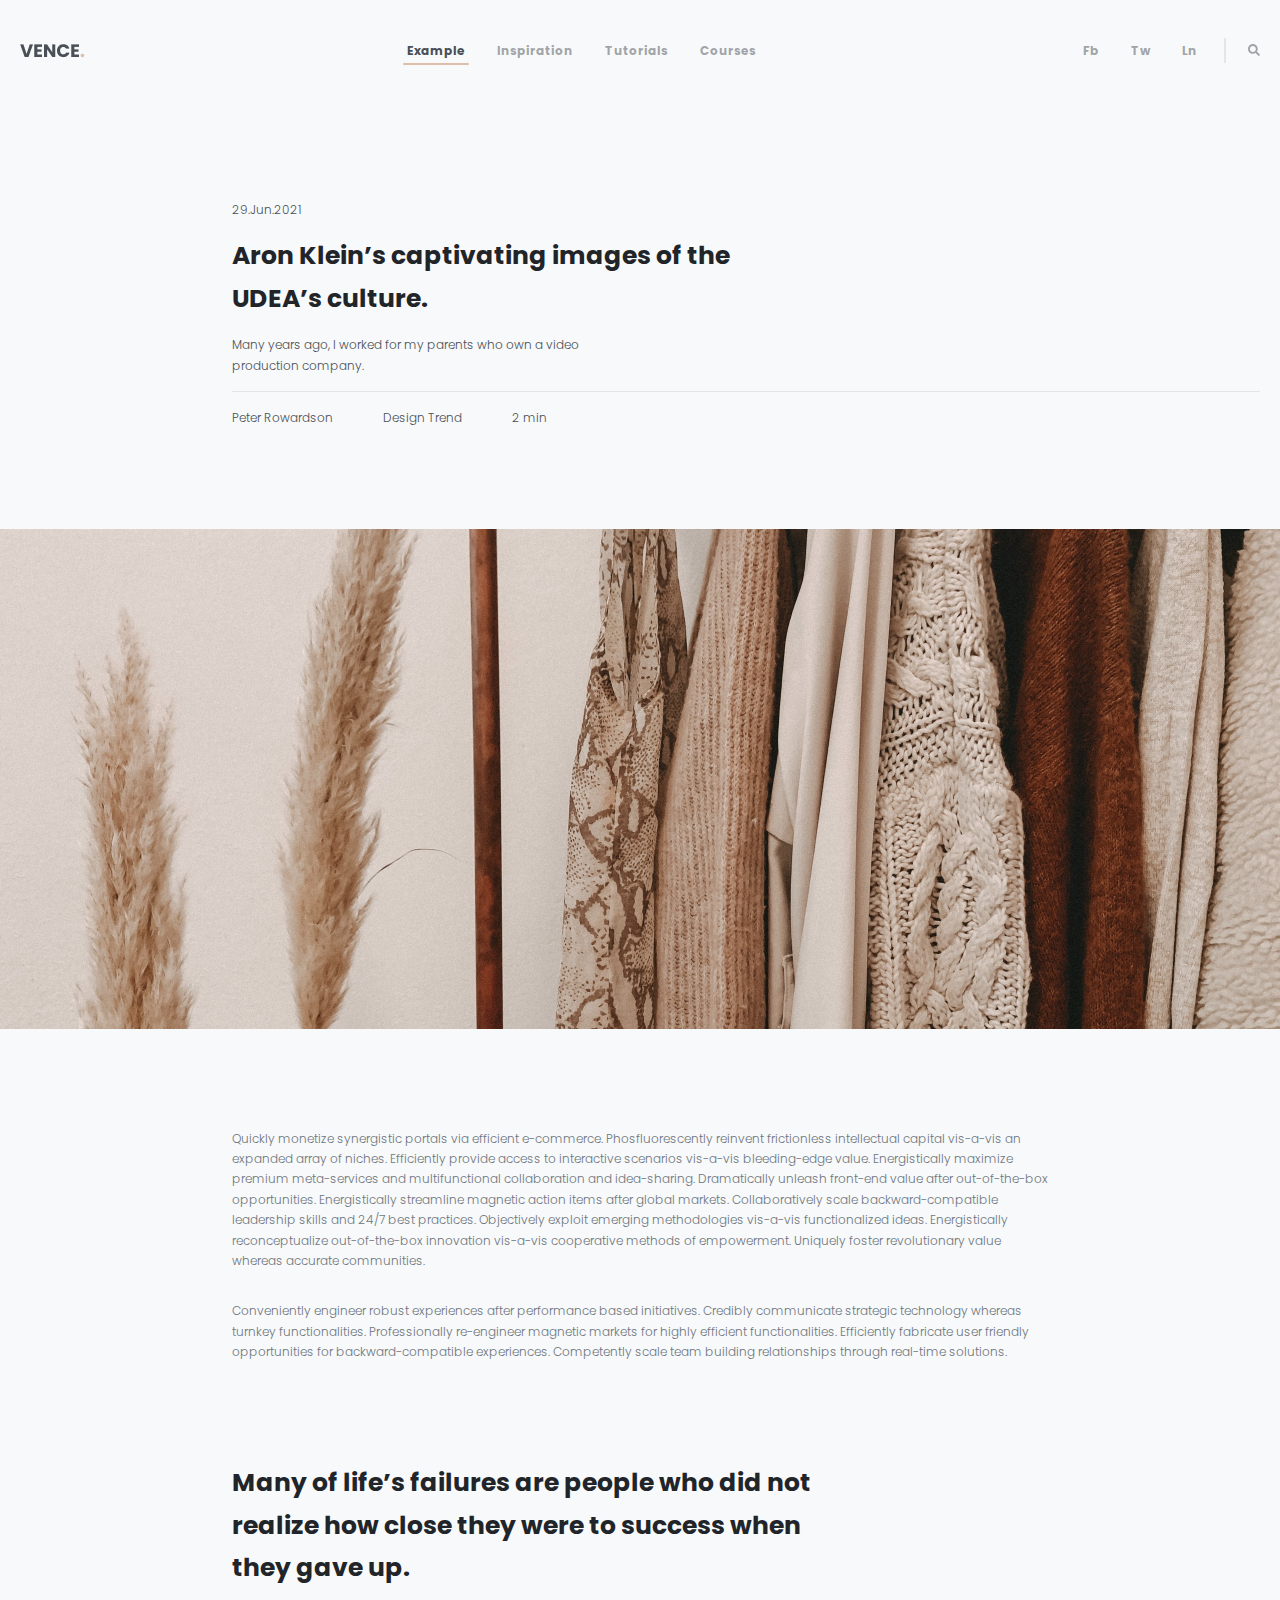
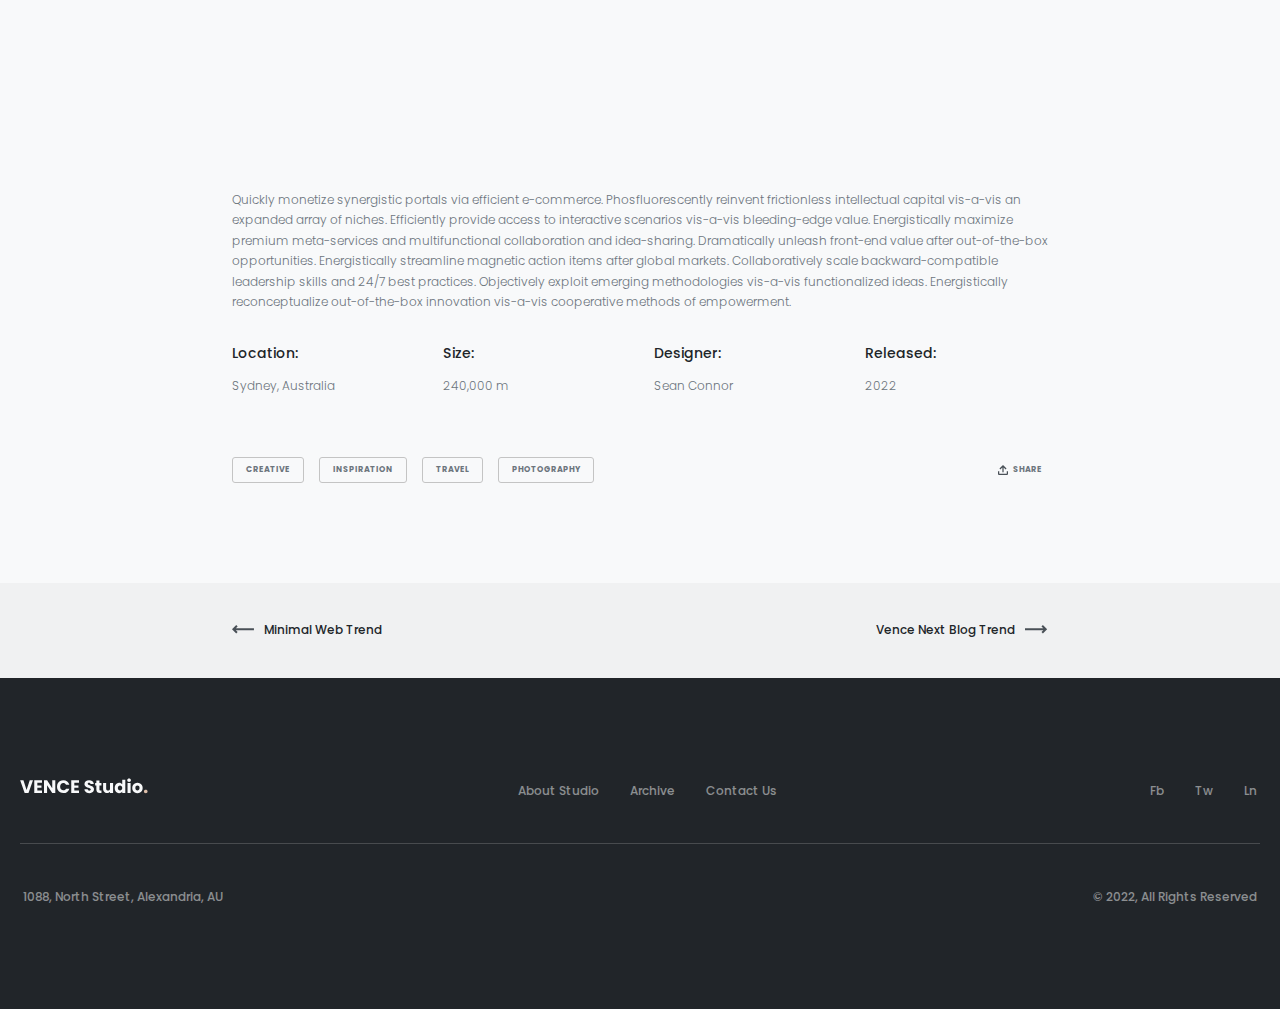
==== commit 68a73723: "added slider" ====
--- a/pages/main2.html
+++ b/pages/main2.html
@@ -6,6 +6,8 @@
           content="width=device-width, user-scalable=no, initial-scale=1.0, maximum-scale=1.0, minimum-scale=1.0">
     <meta http-equiv="X-UA-Compatible" content="ie=edge">
     <title>Example</title>
+    <link rel="stylesheet" href="../css/owl.carousel.css" />
+    <link rel="stylesheet" href="../css/owl.theme.default.css" />
     <link rel="stylesheet" href="../css/singlepage.css">
 </head>
 <body>
@@ -284,6 +286,12 @@
         </li>
     </ul>
 </footer>
-
+<script
+        src="https://code.jquery.com/jquery-3.7.0.js"
+        integrity="sha256-JlqSTELeR4TLqP0OG9dxM7yDPqX1ox/HfgiSLBj8+kM="
+        crossorigin="anonymous">
+</script>
+<script src="../js/owl.carousel.js"></script>
+<script src="../js/scripts.js"></script>
 </body>
 </html>